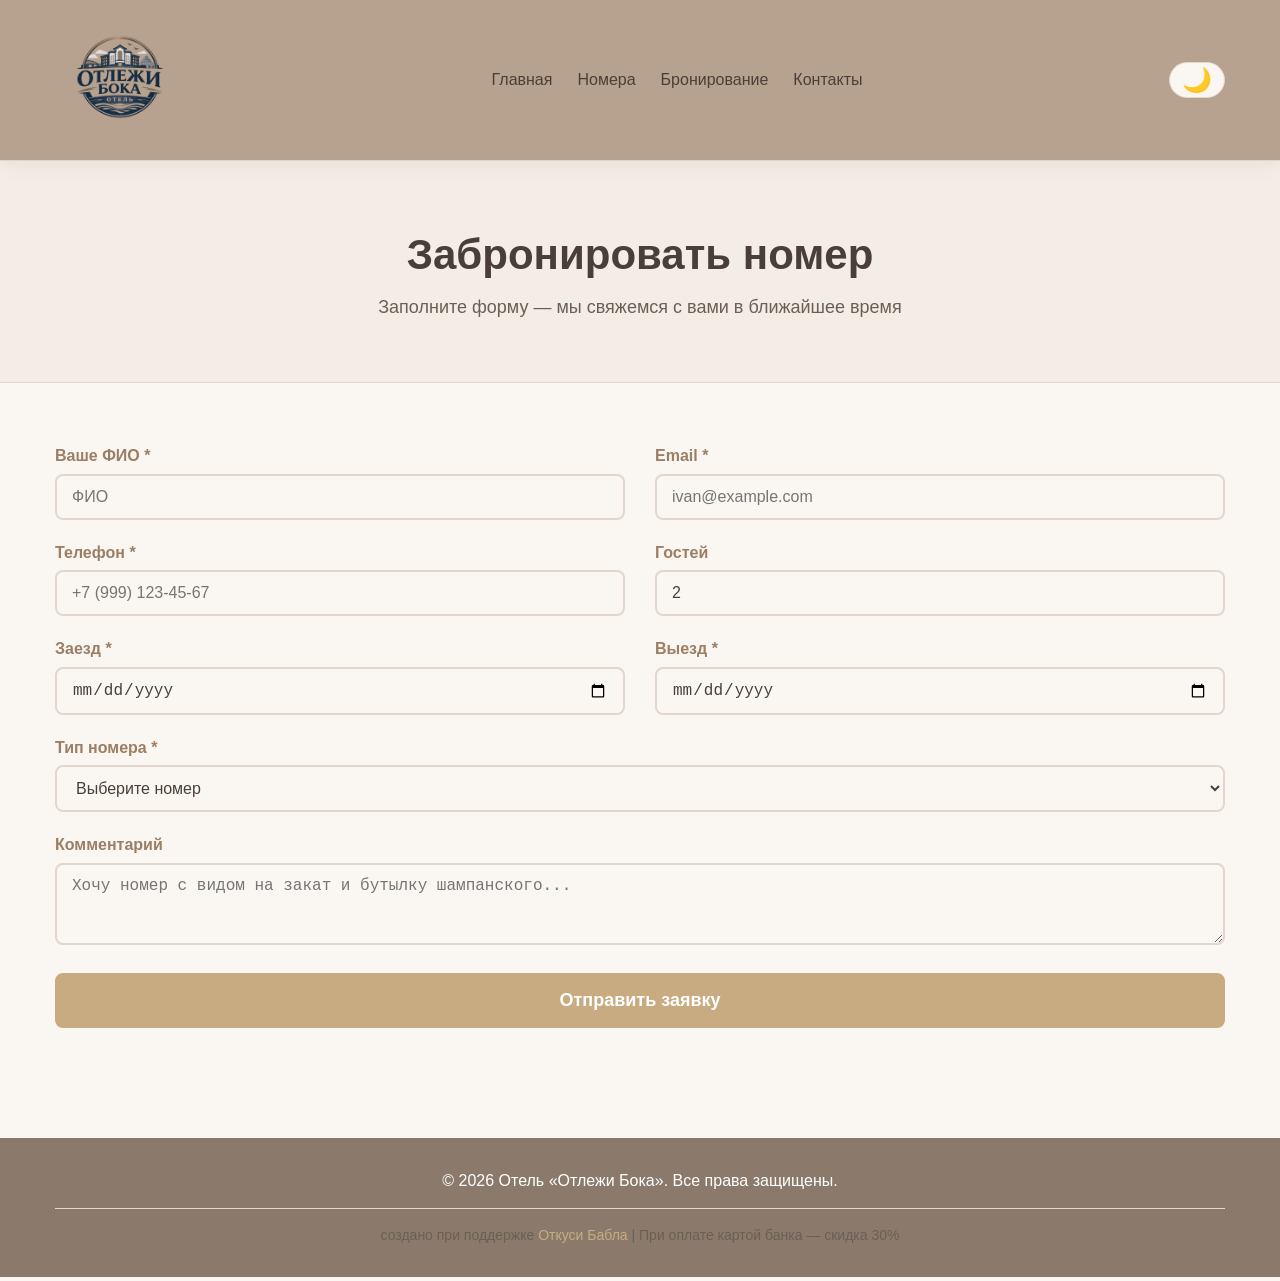
==== booking.html @ b8d4aa78 "Add files via upload" ====
<!DOCTYPE html>
<html lang="ru">
<head>
    <meta charset="UTF-8">
    <meta name="viewport" content="width=device-width, initial-scale=1.0">
    <title>Бронирование — Отлежи Бока</title>
    <link rel="stylesheet" href="css/style.css">
</head>
<body>
    <header>
        <div class="container">
            <div class="logo">
                <img src="images/hotel_logo.jpg" alt="Отлежи Бока">
            </div>
            <nav>
                <ul>
                    <li><a href="index.html">Главная</a></li>
                    <li><a href="rooms.html">Номера</a></li>
                    <li><a href="booking.html">Бронирование</a></li>
                    <li><a href="contacts.html">Контакты</a></li>
                </ul>
            </nav>
            <button id="theme-toggle" class="theme-btn" aria-label="Переключить тему">🌙</button>
        </div>
    </header>

    <main>
        <section class="page-header">
            <div class="container">
                <h2>Забронировать номер</h2>
                <p>Заполните форму — мы свяжемся с вами в ближайшее время</p>
            </div>
        </section>

        <section class="booking-form">
            <div class="container">
                <form action="send_booking.php" method="POST" id="bookingForm" novalidate>
                    <!-- Honeypot поле для защиты от спама -->
                    <div style="display:none;">
                        <label for="honeypot">Не заполняйте это поле</label>
                        <input type="text" id="honeypot" name="honeypot" tabindex="-1" autocomplete="off">
                    </div>

                    <div class="form-row">
                        <div class="form-group">
                            <label for="name">Ваше ФИО *</label>
                            <input type="text" id="name" name="name" required placeholder="ФИО">
                        </div>
                        <div class="form-group">
                            <label for="email">Email *</label>
                            <input type="email" id="email" name="email" required placeholder="ivan@example.com">
                        </div>
                    </div>
                    <div class="form-row">
                        <div class="form-group">
                            <label for="phone">Телефон *</label>
                            <input type="tel" id="phone" name="phone" required placeholder="+7 (999) 123-45-67">
                        </div>
                        <div class="form-group">
                            <label for="guests">Гостей</label>
                            <input type="number" id="guests" name="guests" min="1" max="10" value="2">
                        </div>
                    </div>
                    <div class="form-row">
                        <div class="form-group">
                            <label for="checkin">Заезд *</label>
                            <input type="date" id="checkin" name="checkin" required>
                        </div>
                        <div class="form-group">
                            <label for="checkout">Выезд *</label>
                            <input type="date" id="checkout" name="checkout" required>
                        </div>
                    </div>
                    <div class="form-group">
                        <label for="room_type">Тип номера *</label>
                        <select id="room_type" name="room_type" required>
                            <option value="">Выберите номер</option>
                            <option value="standard">Стандарт</option>
                            <option value="lux">Люкс</option>
                            <option value="family">Семейный</option>
                        </select>
                    </div>
                    <div class="form-group">
                        <label for="comment">Комментарий</label>
                        <textarea id="comment" name="comment" rows="3" placeholder="Хочу номер с видом на закат и бутылку шампанского..."></textarea>
                    </div>
                    <button type="submit" class="btn btn-primary" id="submitBtn">Отправить заявку</button>
                    <!-- Индикатор загрузки (скрыт по умолчанию) -->
<div id="loading-indicator" style="display: none; text-align: center; margin-top: 20px;">
    <div class="loading-spinner" style="display: inline-block; width: 30px; height: 30px; border: 3px solid #f3f3f3; border-top: 3px solid var(--accent-primary); border-radius: 50%; animation: spin 1s linear infinite;"></div>
    <p style="margin-top: 10px;">Отправка заявки...</p>
</div>
                </form>
                <div id="form-message" class="form-message"></div>
            </div>
        </section>
    </main>

    <footer>
    <div class="container">
        <p>© 2026 Отель «Отлежи Бока». Все права защищены.</p>
        <p class="support">создано при поддержке <a href="https://cnizroman.github.io/otkusi.babla/" target="_blank">Откуси Бабла</a> | При оплате картой банка — скидка 30%</p>
    </div>
</footer>

    <script src="js/script.js"></script>
    <script src="js/booking.js"></script>
</body>
</html>
---- css/style.css ----
/* ===== ОБЩИЕ СТИЛИ И ПЕРЕМЕННЫЕ ===== */
:root {
    --bg-body: #faf7f2;
    --bg-header: #b7a28f;
    --bg-footer: #8b7a6b;
    --bg-section-light: #f3ede5;
    --bg-card: #f5efe8;
    --text-main: #4a3f38;
    --text-light: #6b5f55;
    --accent-primary: #c9ab81;
    --accent-dark: #9b7e64;
    --border-light: #e3d6cc;
    --hero-gradient-start: #f3ede5;
    --hero-gradient-end: #e8d9cc;
    --stat-bg: #b7a28f;
    --stat-text: #ffffff;
    --btn-primary-bg: #c9ab81;
    --btn-primary-border: #c9ab81;
    --btn-primary-text: #ffffff;
    --btn-primary-hover-bg: transparent;
    --btn-primary-hover-text: #c9ab81;
    --btn-secondary-bg: #ffffff;
    --btn-secondary-border: #c9ab81;
    --btn-secondary-text: #c9ab81;
    --btn-secondary-hover-bg: #c9ab81;
    --btn-secondary-hover-text: #ffffff;
    --input-border: #e3d6cc;
    --input-focus-border: #c9ab81;
    --label-color: #9b7e64;
    --map-border: #b7a28f;
}

body.dark-theme {
    --bg-body: #2c2722;
    --bg-header: #5e4e40;
    --bg-footer: #4a3f38;
    --bg-section-light: #3e352e;
    --bg-card: #4a3f38;
    --text-main: #f0e9e2;
    --text-light: #d6cdc4;
    --accent-primary: #dbbc9c;
    --accent-dark: #c9ab81;
    --border-light: #6b5f55;
    --hero-gradient-start: #3e352e;
    --hero-gradient-end: #4a3f38;
    --stat-bg: #5e4e40;
    --stat-text: #ffffff;
    --btn-primary-bg: #dbbc9c;
    --btn-primary-border: #dbbc9c;
    --btn-primary-text: #2c2722;
    --btn-primary-hover-bg: transparent;
    --btn-primary-hover-text: #dbbc9c;
    --btn-secondary-bg: #2c2722;
    --btn-secondary-border: #dbbc9c;
    --btn-secondary-text: #dbbc9c;
    --btn-secondary-hover-bg: #dbbc9c;
    --btn-secondary-hover-text: #2c2722;
    --input-border: #6b5f55;
    --input-focus-border: #dbbc9c;
    --label-color: #dbbc9c;
    --map-border: #5e4e40;
}

* {
    margin: 0;
    padding: 0;
    box-sizing: border-box;
}

body {
    font-family: -apple-system, BlinkMacSystemFont, 'Segoe UI', Roboto, Oxygen, Ubuntu, sans-serif;
    line-height: 1.6;
    color: var(--text-main);
    background: var(--bg-body);
    transition: background-color 0.3s, color 0.3s;
}

.container {
    max-width: 1200px;
    margin: 0 auto;
    padding: 0 15px;
}

/* ===== ШАПКА ===== */
header {
    background: var(--bg-header);
    color: var(--text-main);
    padding: 15px 0;
    position: sticky;
    top: 0;
    z-index: 100;
    box-shadow: 0 4px 20px rgba(0, 0, 0, 0.05);
    transition: background-color 0.3s, color 0.3s;
    border-bottom: 1px solid var(--border-light);
}

header .container {
    display: flex;
    justify-content: space-between;
    align-items: center;
    flex-wrap: wrap;
    position: relative; /* для позиционирования мобильного меню */
}

.logo img {
    height: 130px;
    width: auto;
    display: block;
    cursor: pointer;
    transition: opacity 0.2s;
}

.logo img:hover {
    opacity: 0.8;
}

nav ul {
    list-style: none;
    display: flex;
    gap: 25px;
}

nav ul li a {
    color: var(--text-main);
    text-decoration: none;
    font-weight: 500;
    transition: color 0.2s;
}

nav ul li a:hover {
    color: var(--accent-primary);
    opacity: 1;
}

.theme-btn {
    background: var(--bg-body);
    border: 1px solid var(--border-light);
    color: var(--text-main);
    font-size: 1.5rem;
    cursor: pointer;
    padding: 5px 12px;
    border-radius: 30px;
    transition: all 0.3s;
    line-height: 1;
}

.theme-btn:hover {
    background: var(--accent-primary);
    border-color: var(--accent-primary);
    color: #fff;
}

/* ===== ПЕРЕКЛЮЧАТЕЛЬ ЯЗЫКА ===== */
.lang-switcher {
    display: inline-flex;
    margin-left: 10px;
    gap: 5px;
}
.lang-btn {
    background: var(--bg-body);
    border: 1px solid var(--border-light);
    color: var(--text-main);
    font-size: 1rem;
    cursor: pointer;
    padding: 5px 10px;
    border-radius: 20px;
    transition: all 0.3s;
    font-weight: 600;
}
.lang-btn.active {
    background: var(--accent-primary);
    border-color: var(--accent-primary);
    color: #fff;
}
.lang-btn:hover {
    background: var(--accent-primary);
    border-color: var(--accent-primary);
    color: #fff;
}

/* ===== ГАМБУРГЕР (скрыт на десктопе) ===== */
.hamburger {
    display: none;
    flex-direction: column;
    cursor: pointer;
    padding: 10px;
    margin-left: 10px;
}
.hamburger span {
    width: 25px;
    height: 3px;
    background: var(--text-main);
    margin: 3px 0;
    transition: 0.3s;
    border-radius: 3px;
}

/* ===== КНОПКИ ===== */
.btn {
    display: inline-block;
    padding: 12px 32px;
    text-decoration: none;
    border-radius: 8px;
    font-weight: 600;
    font-size: 16px;
    transition: all 0.2s;
    border: 2px solid transparent;
    cursor: pointer;
    text-align: center;
}

.btn-primary {
    background: var(--btn-primary-bg);
    color: var(--btn-primary-text);
    border-color: var(--btn-primary-border);
}

.btn-primary:hover {
    background: var(--btn-primary-hover-bg);
    color: var(--btn-primary-hover-text);
}

.btn-secondary {
    background: var(--btn-secondary-bg);
    color: var(--btn-secondary-text);
    border-color: var(--btn-secondary-border);
}

.btn-secondary:hover {
    background: var(--btn-secondary-hover-bg);
    color: var(--btn-secondary-hover-text);
}

/* ===== ГЕРОЙ ===== */
.hero {
    padding: 100px 0;
    background: linear-gradient(135deg, var(--hero-gradient-start), var(--hero-gradient-end));
    text-align: center;
    transition: background 0.3s;
    border-bottom: 1px solid var(--border-light);
}

.hero h1 {
    font-size: 56px;
    font-weight: 800;
    color: var(--text-main);
    margin-bottom: 20px;
    line-height: 1.2;
}

.hero .subhead {
    font-size: 20px;
    color: var(--text-light);
    margin-bottom: 40px;
    max-width: 700px;
    margin-left: auto;
    margin-right: auto;
}

/* ===== ПРЕИМУЩЕСТВА ===== */
.features {
    padding: 70px 0;
    background: var(--bg-body);
}

.features h2 {
    text-align: center;
    font-size: 38px;
    color: var(--text-main);
    margin-bottom: 50px;
}

.feature-grid {
    display: grid;
    grid-template-columns: repeat(auto-fit, minmax(260px, 1fr));
    gap: 30px;
}

.feature-card {
    background: var(--bg-card);
    padding: 30px 20px;
    border-radius: 16px;
    border: 1px solid var(--border-light);
    transition: border-color 0.3s, box-shadow 0.3s;
}

.feature-card:hover {
    border-color: var(--accent-primary);
    box-shadow: 0 10px 25px -5px rgba(0, 0, 0, 0.1);
}

.feature-card h3 {
    font-size: 22px;
    color: var(--text-main);
    margin-bottom: 10px;
}

.feature-card p {
    color: var(--text-light);
}

/* ===== СТАТИСТИКА ===== */
.stats {
    background: var(--stat-bg);
    color: var(--stat-text);
    padding: 80px 0;
    transition: background 0.3s;
    border-top: 1px solid var(--border-light);
    border-bottom: 1px solid var(--border-light);
}

.stats .container {
    display: grid;
    grid-template-columns: repeat(4, 1fr);
    gap: 30px;
    text-align: center;
}

.stat-number {
    font-size: 56px;
    font-weight: 800;
    line-height: 1;
    margin-bottom: 8px;
    color: whitesmoke;
}

.stat-label {
    font-size: 16px;
    text-transform: uppercase;
    letter-spacing: 1px;
    opacity: 0.8;
    color: var(--text-light);
}

/* ===== ТИЗЕР ПРИЛОЖЕНИЯ ===== */
.app-teaser {
    padding: 70px 0;
    background: linear-gradient(135deg, var(--hero-gradient-start), var(--hero-gradient-end));
    text-align: center;
    transition: background 0.3s;
}

.app-teaser h2 {
    font-size: 38px;
    color: var(--text-main);
    margin-bottom: 10px;
}

.app-teaser p {
    font-size: 18px;
    color: var(--text-light);
    margin-bottom: 30px;
}

/* ===== ПОДВАЛ ===== */
footer {
    background: var(--bg-footer);
    color: #fff;
    padding: 30px 0;
    text-align: center;
    transition: background 0.3s;
}

/* ===== СТРАНИЦЫ С ЗАГОЛОВКОМ ===== */
.page-header {
    background: var(--bg-section-light);
    padding: 60px 0;
    text-align: center;
    transition: background 0.3s;
    border-bottom: 1px solid var(--border-light);
}

.page-header h2 {
    font-size: 42px;
    color: var(--text-main);
    margin-bottom: 5px;
}

.page-header p {
    font-size: 18px;
    color: var(--text-light);
}

/* ===== СЕТКА НОМЕРОВ ===== */
.rooms-grid {
    padding: 60px 0;
    background: var(--bg-body);
}

.room-card {
    display: grid;
    grid-template-columns: 1fr 1fr;
    gap: 30px;
    background: var(--bg-card);
    border-radius: 25px;
    overflow: hidden;
    border: 1px solid var(--border-light);
    margin-bottom: 40px;
    transition: background 0.3s, border-color 0.3s;
}

.room-card img {
    width: 100%;
    height: 100%;
    object-fit: cover;
    max-height: 350px;
}

.room-info {
    padding: 40px;
    display: flex;
    flex-direction: column;
    justify-content: center;
}

.room-info h3 {
    font-size: 28px;
    color: var(--text-main);
    margin-bottom: 10px;
}

.room-info p {
    color: var(--text-light);
    margin-bottom: 15px;
}

.price {
    font-size: 22px;
    font-weight: 700;
    color: var(--accent-primary);
    margin-bottom: 20px;
}

/* ===== ГАЛЕРЕЯ (для страницы номеров) ===== */
.gallery-section {
    margin-top: 60px;
}

.gallery-title {
    text-align: center;
    font-size: 32px;
    color: var(--text-main);
    margin-bottom: 40px;
}

.gallery-grid {
    display: grid;
    grid-template-columns: repeat(auto-fit, minmax(250px, 1fr));
    gap: 20px;
}

.gallery-grid img {
    width: 100%;
    border-radius: 16px;
    border: 1px solid var(--border-light);
    aspect-ratio: 4 / 3;
    object-fit: cover;
    transition: border-color 0.3s;
}

.gallery-grid img:hover {
    border-color: var(--accent-primary);
}

/* ===== ФОРМА БРОНИРОВАНИЯ ===== */
.booking-form {
    padding: 60px 0;
    background: var(--bg-body);
}

.form-row {
    display: grid;
    grid-template-columns: 1fr 1fr;
    gap: 30px;
}

.form-group {
    margin-bottom: 20px;
}

.form-group label {
    display: block;
    font-weight: 600;
    margin-bottom: 5px;
    color: var(--label-color);
}

.form-group input,
.form-group select,
.form-group textarea {
    width: 100%;
    padding: 12px 15px;
    border: 2px solid var(--input-border);
    border-radius: 8px;
    font-size: 16px;
    background: var(--bg-body);
    color: var(--text-main);
    transition: border-color 0.3s, background 0.3s;
}

.form-group input:focus,
.form-group select:focus,
.form-group textarea:focus {
    border-color: var(--input-focus-border);
    outline: none;
}

.booking-form .btn {
    width: 100%;
    padding: 15px;
    font-size: 18px;
}

.form-message {
    margin-top: 20px;
    padding: 15px;
    border-radius: 8px;
    text-align: center;
}

.form-message.success {
    background: #d4edda;
    color: #155724;
    border: 1px solid #c3e6cb;
}

.form-message.error {
    background: #f8d7da;
    color: #721c24;
    border: 1px solid #f5c6cb;
}

/* ===== КОНТАКТЫ ===== */
.contact-info {
    padding: 60px 0;
    background: var(--bg-body);
}

.contact-grid {
    display: grid;
    grid-template-columns: 1fr 1fr;
    gap: 40px;
}

.contact-details {
    background: var(--bg-card);
    padding: 40px;
    border-radius: 16px;
    border: 1px solid var(--border-light);
    transition: background 0.3s, border-color 0.3s;
}

.contact-details h3 {
    font-size: 28px;
    color: var(--text-main);
    margin-bottom: 20px;
}

.contact-details p {
    font-size: 18px;
    margin-bottom: 10px;
    color: var(--text-main);
}

.map {
    border-radius: 16px;
    overflow: hidden;
    border: 3px solid var(--map-border);
    height: 300px;
    transition: border-color 0.3s;
}

.map iframe {
    width: 100%;
    height: 100%;
    border: none;
}

/* ===== ЛАЙТБОКС ===== */
.lightbox-modal {
    display: none;
    position: fixed;
    z-index: 1000;
    left: 0;
    top: 0;
    width: 100%;
    height: 100%;
    background-color: rgba(0,0,0,0.8);
    justify-content: center;
    align-items: center;
    opacity: 0;
    transition: opacity 0.3s ease;
}
.lightbox-modal.show {
    display: flex;
    opacity: 1;
}
.lightbox-modal img {
    max-width: 90%;
    max-height: 90%;
    border: 3px solid var(--border-light);
    border-radius: 8px;
    box-shadow: 0 0 30px rgba(0,0,0,0.5);
}
.lightbox-close {
    position: absolute;
    top: 20px;
    right: 40px;
    color: #fff;
    font-size: 40px;
    font-weight: bold;
    cursor: pointer;
    transition: 0.3s;
    line-height: 1;
}
.lightbox-close:hover {
    color: var(--accent-primary);
}

/* ===== АДАПТИВНОСТЬ ===== */
@media (max-width: 992px) {
    .hero h1 { font-size: 48px; }
    .hero .subhead { font-size: 18px; }
    .stats .container { grid-template-columns: repeat(2, 1fr); }
}

@media (max-width: 768px) {
    /* Гамбургер */
    .hamburger {
        display: flex;
    }
    nav {
        position: absolute;
        top: 100%;
        left: 0;
        width: 100%;
        background: var(--bg-header);
        border-top: 1px solid var(--border-light);
        box-shadow: 0 5px 10px rgba(0,0,0,0.1);
        display: none;
        z-index: 99;
    }
    nav.active {
        display: block;
    }
    nav ul {
        flex-direction: column;
        padding: 20px 0;
        gap: 15px;
        align-items: center;
    }

    /* Уменьшаем отступы и шрифты */
    .hero { padding: 60px 0; }
    .hero h1 { font-size: 36px; }
    .hero .subhead { font-size: 16px; }
    .features { padding: 50px 0; }
    .features h2 { font-size: 28px; margin-bottom: 30px; }
    .stats { padding: 50px 0; }
    .stat-number { font-size: 40px; }
    .stat-label { font-size: 14px; }
    .app-teaser { padding: 50px 0; }
    .app-teaser h2 { font-size: 28px; }
    .app-teaser p { font-size: 16px; }
    .page-header { padding: 40px 0; }
    .page-header h2 { font-size: 32px; }
    .page-header p { font-size: 16px; }
    .rooms-grid { padding: 40px 0; }
    .room-card { grid-template-columns: 1fr; }
    .room-info { padding: 30px; }
    .contact-grid { grid-template-columns: 1fr; }
    .form-row { grid-template-columns: 1fr; gap: 0; }
    .logo img { height: 60px; }
    .theme-btn, .lang-switcher { margin-top: 0; } /* убираем лишние отступы */
}

@media (max-width: 480px) {
    .stats .container { grid-template-columns: 1fr; }
    .hero h1 { font-size: 28px; }
    .features h2 { font-size: 24px; }
    .feature-card { padding: 20px; }
    .feature-card h3 { font-size: 20px; }
    .btn { padding: 10px 20px; font-size: 14px; }
    .room-info h3 { font-size: 24px; }
    .price { font-size: 20px; }
    .contact-details { padding: 30px; }
    .contact-details h3 { font-size: 24px; }
    .contact-details p { font-size: 16px; }
    .map { height: 250px; }
    .gallery-title { font-size: 24px; }
    .lightbox-close { top: 10px; right: 20px; font-size: 30px; }
}

/* ===== ПОДДЕРЖКА БАНКА ===== */
.support {
    margin-top: 15px;
    font-size: 14px;
    color: var(--text-light);
    border-top: 1px solid var(--border-light);
    padding-top: 15px;
}

.support a {
    color: var(--accent-primary);
    text-decoration: none;
    font-weight: 500;
    transition: color 0.2s;
}

.support a:hover {
    text-decoration: underline;
    color: var(--accent-dark);
}

@keyframes spin {
    0% { transform: rotate(0deg); }
    100% { transform: rotate(360deg); }
}
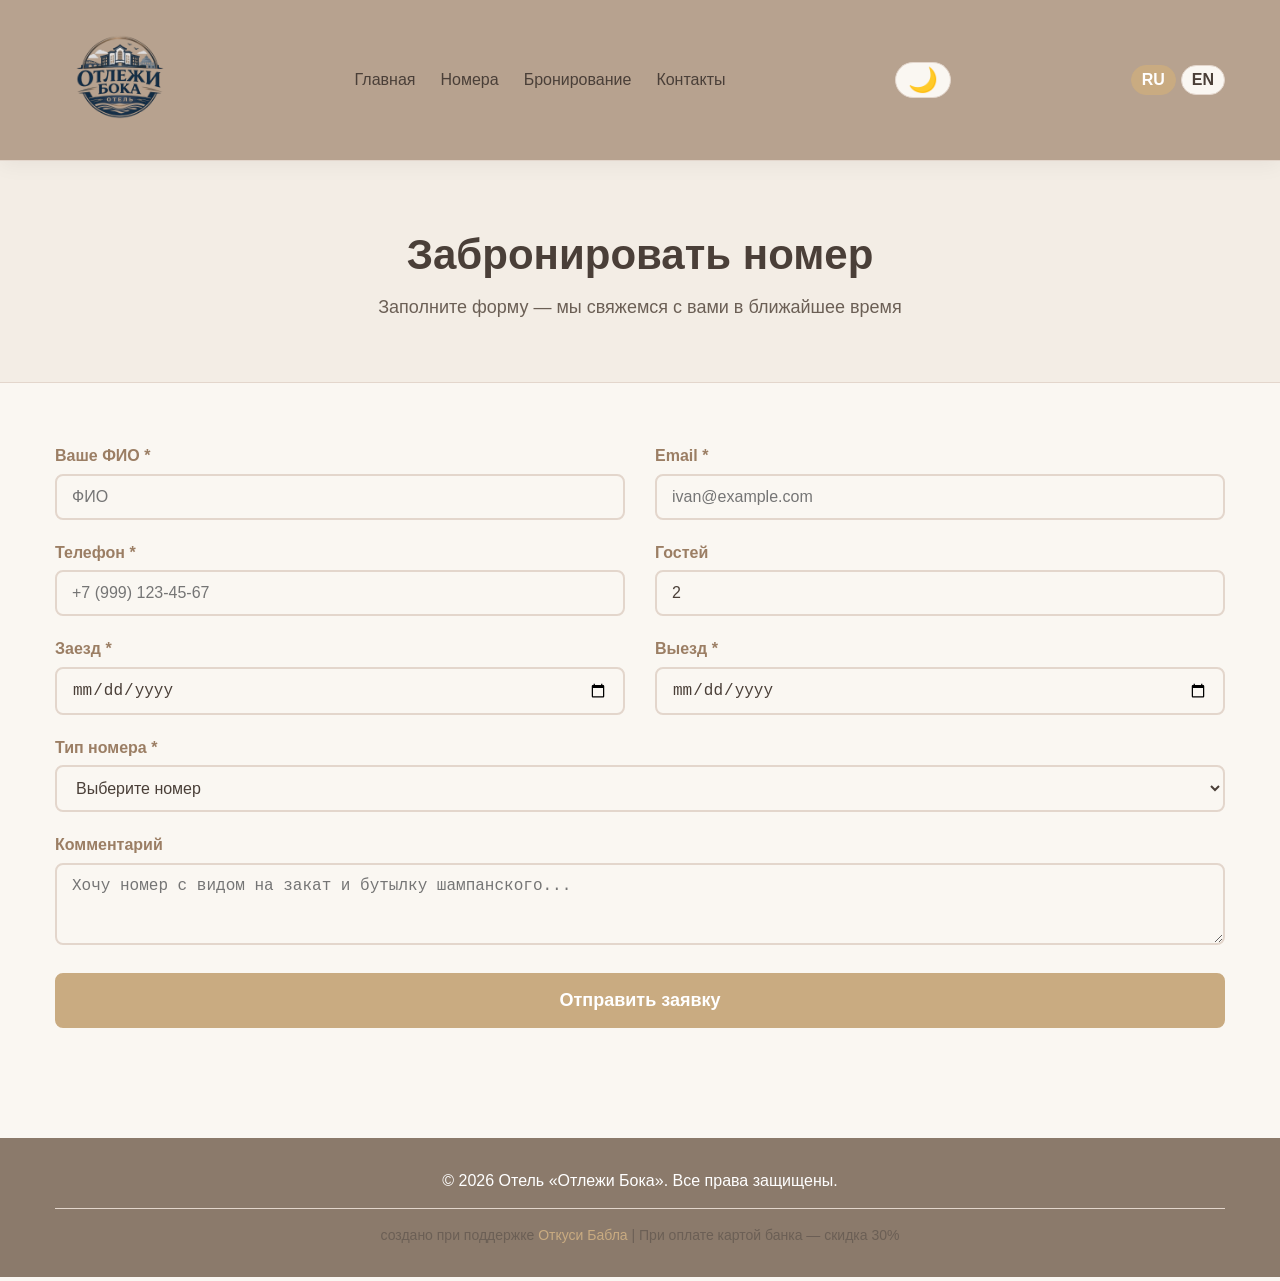
==== commit 14d5dcd9: "booking.html" ====
--- a/booking.html
+++ b/booking.html
@@ -8,22 +8,32 @@
 </head>
 <body>
     <header>
-        <div class="container">
-            <div class="logo">
-                <img src="images/hotel_logo.jpg" alt="Отлежи Бока">
-            </div>
-            <nav>
-                <ul>
-                    <li><a href="index.html">Главная</a></li>
-                    <li><a href="rooms.html">Номера</a></li>
-                    <li><a href="booking.html">Бронирование</a></li>
-                    <li><a href="contacts.html">Контакты</a></li>
-                </ul>
-            </nav>
-            <button id="theme-toggle" class="theme-btn" aria-label="Переключить тему">🌙</button>
+    <div class="container">
+        <div class="logo">
+            <img src="images/hotel_logo.jpg" alt="Отлежи Бока" data-i18n-alt="logo_alt">
         </div>
-    </header>
-
+        <nav>
+            <ul>
+                <li><a href="index.html" data-i18n="nav_home">Главная</a></li>
+                <li><a href="rooms.html" data-i18n="nav_rooms">Номера</a></li>
+                <li><a href="booking.html" data-i18n="nav_booking">Бронирование</a></li>
+                <li><a href="contacts.html" data-i18n="nav_contacts">Контакты</a></li>
+            </ul>
+        </nav>
+        <button id="theme-toggle" class="theme-btn" aria-label="Переключить тему">🌙</button>
+        <div class="lang-switcher">
+            <button id="lang-ru" class="lang-btn active">RU</button>
+            <button id="lang-en" class="lang-btn">EN</button>
+        </div>
+        <!-- Гамбургер для мобильных -->
+        <div class="hamburger">
+            <span></span>
+            <span></span>
+            <span></span>
+        </div>
+    </div>
+</header>
+    
     <main>
         <section class="page-header">
             <div class="container">
@@ -106,4 +116,5 @@
     <script src="js/script.js"></script>
     <script src="js/booking.js"></script>
 </body>
-</html>+
+</html>
--- a/css/style.css
+++ b/css/style.css
@@ -715,4 +715,4 @@
 @keyframes spin {
     0% { transform: rotate(0deg); }
     100% { transform: rotate(360deg); }
-}+}
